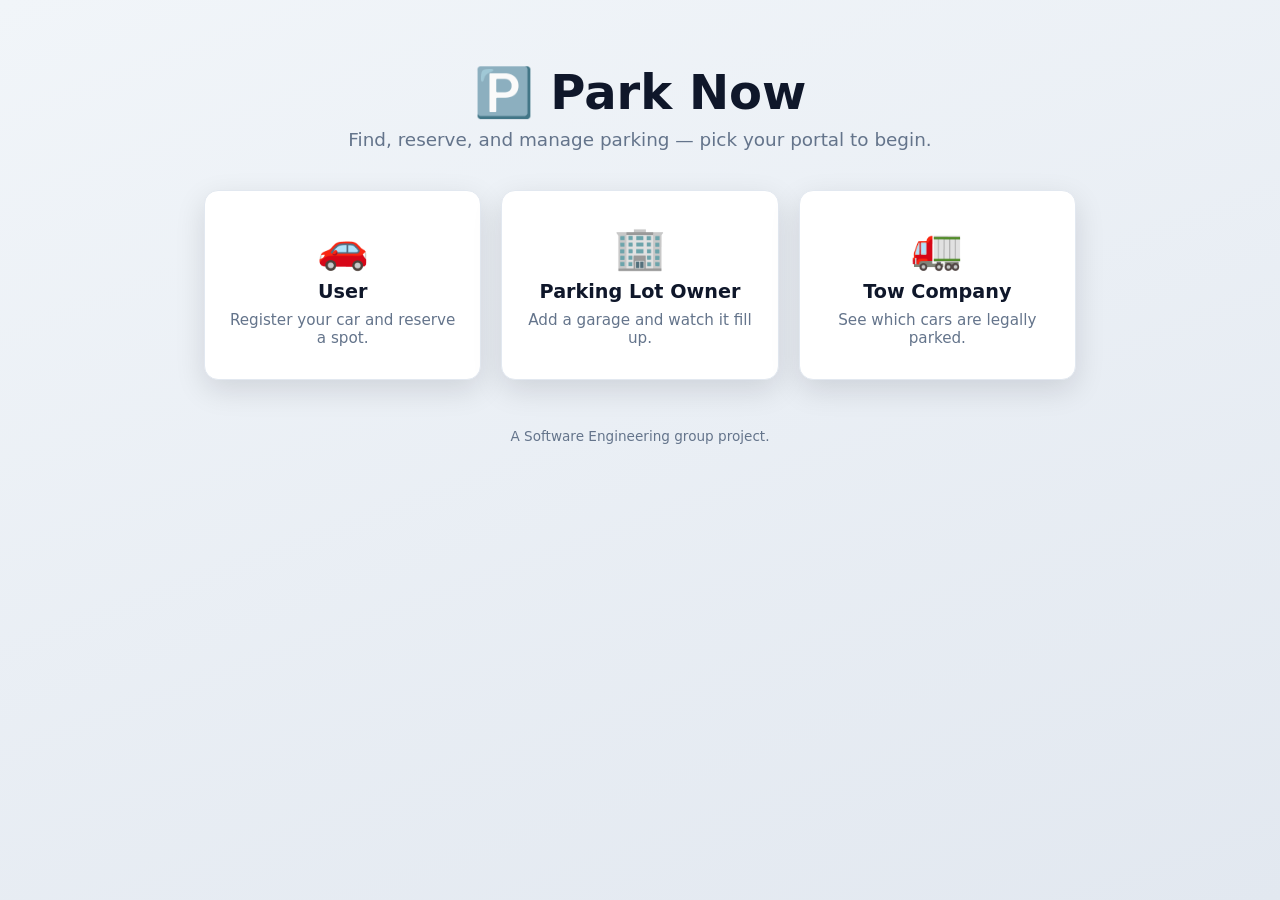
==== index.html @ 5f6b9022 "Add Park Now parking app base (User/Owner/Tow portals + Supabase) Replaces the placeholder repo with" ====
<!doctype html>
<html lang="en">

<head>
  <meta charset="utf-8" />
  <meta name="viewport" content="width=device-width, initial-scale=1" />
  <title>Park Now — Smart Parking</title>
  <link rel="stylesheet" href="css/styles.css" />
</head>

<body>
  <main class="container hero">
    <h1 class="logo">🅿️ Park Now</h1>
    <p class="tagline">Find, reserve, and manage parking — pick your portal to begin.</p>

    <div class="portal-grid">
      <a class="portal-card" href="user.html">
        <span class="portal-icon">🚗</span>
        <span class="portal-title">User</span>
        <span class="portal-desc">Register your car and reserve a spot.</span>
      </a>

      <a class="portal-card" href="owner.html">
        <span class="portal-icon">🏢</span>
        <span class="portal-title">Parking Lot Owner</span>
        <span class="portal-desc">Add a garage and watch it fill up.</span>
      </a>

      <a class="portal-card" href="tow.html">
        <span class="portal-icon">🚛</span>
        <span class="portal-title">Tow Company</span>
        <span class="portal-desc">See which cars are legally parked.</span>
      </a>
    </div>

    <p class="footnote">A Software Engineering group project.</p>
  </main>
</body>

</html>
---- css/styles.css ----
/* =====================================================================
   Park Now — shared styles. Plain CSS, no build step.
   ===================================================================== */

:root {
  --bg: #0f172a;
  --bg-soft: #1e293b;
  --card: #ffffff;
  --ink: #0f172a;
  --muted: #64748b;
  --line: #e2e8f0;
  --brand: #2563eb;
  --brand-dark: #1d4ed8;
  --ok: #16a34a;
  --ok-bg: #dcfce7;
  --err: #dc2626;
  --err-bg: #fee2e2;
  --full: #b45309;
  --full-bg: #fef3c7;
  --radius: 14px;
  --shadow: 0 10px 30px rgba(2, 6, 23, 0.12);
}

* { box-sizing: border-box; }

body {
  margin: 0;
  font-family: system-ui, -apple-system, "Segoe UI", Roboto, sans-serif;
  color: var(--ink);
  background: linear-gradient(160deg, #f1f5f9 0%, #e2e8f0 100%);
  min-height: 100vh;
}

.container { max-width: 920px; margin: 0 auto; padding: 24px; }
.hidden { display: none !important; }
.muted { color: var(--muted); }
.mono { font-family: ui-monospace, "Cascadia Code", Menlo, Consolas, monospace; }
.grow { flex: 1; }

/* ---------- Landing page ---------- */
.hero { text-align: center; padding-top: 64px; }
.logo { font-size: 3rem; margin: 0; }
.tagline { color: var(--muted); font-size: 1.15rem; margin: 8px 0 40px; }

.portal-grid {
  display: grid;
  grid-template-columns: repeat(auto-fit, minmax(230px, 1fr));
  gap: 20px;
}
.portal-card {
  display: flex;
  flex-direction: column;
  align-items: center;
  gap: 8px;
  padding: 32px 20px;
  background: var(--card);
  border: 1px solid var(--line);
  border-radius: var(--radius);
  box-shadow: var(--shadow);
  text-decoration: none;
  color: var(--ink);
  transition: transform 0.12s ease, box-shadow 0.12s ease;
}
.portal-card:hover { transform: translateY(-4px); box-shadow: 0 16px 40px rgba(2, 6, 23, 0.18); }
.portal-icon { font-size: 2.6rem; }
.portal-title { font-weight: 700; font-size: 1.2rem; }
.portal-desc { color: var(--muted); text-align: center; font-size: 0.95rem; }
.footnote { margin-top: 48px; color: var(--muted); font-size: 0.85rem; }

/* ---------- Top bar (portal pages) ---------- */
.topbar {
  display: flex;
  align-items: center;
  justify-content: space-between;
  padding: 14px 24px;
  background: var(--bg);
  color: #fff;
}
.brand { color: #fff; text-decoration: none; font-weight: 700; font-size: 1.1rem; }
.whoami { display: flex; align-items: center; gap: 12px; font-size: 0.9rem; }
.btn-link {
  background: none; border: 1px solid rgba(255, 255, 255, 0.4);
  color: #fff; padding: 4px 10px; border-radius: 8px; cursor: pointer;
}
.btn-link:hover { background: rgba(255, 255, 255, 0.12); }

/* ---------- Cards & layout ---------- */
.card {
  background: var(--card);
  border: 1px solid var(--line);
  border-radius: var(--radius);
  box-shadow: var(--shadow);
  padding: 22px;
  margin-bottom: 22px;
}
.card h2 { margin-top: 0; }
.hint { color: var(--muted); margin-top: -6px; }

.row { display: flex; flex-wrap: wrap; gap: 10px; align-items: flex-end; }
.row > label { display: flex; flex-direction: column; gap: 4px; font-size: 0.85rem; color: var(--muted); }

/* ---------- Forms ---------- */
input, select {
  font: inherit;
  padding: 10px 12px;
  border: 1px solid var(--line);
  border-radius: 10px;
  background: #fff;
  color: var(--ink);
  min-width: 0;
}
input:focus, select:focus { outline: 2px solid var(--brand); border-color: var(--brand); }

.btn {
  font: inherit;
  font-weight: 600;
  padding: 10px 16px;
  border: none;
  border-radius: 10px;
  background: var(--brand);
  color: #fff;
  cursor: pointer;
  transition: background 0.12s ease;
}
.btn:hover { background: var(--brand-dark); }
.btn:disabled { opacity: 0.5; cursor: not-allowed; }
.btn-ghost { background: #eef2ff; color: var(--brand-dark); }
.btn-ghost:hover { background: #e0e7ff; }

/* ---------- Lists ---------- */
ul.list { list-style: none; padding: 0; margin: 12px 0 0; }
.list-row {
  display: flex;
  align-items: center;
  gap: 12px;
  padding: 12px 4px;
  border-bottom: 1px solid var(--line);
}
.list-row:last-child { border-bottom: none; }

.badge {
  font-size: 0.85rem;
  font-weight: 600;
  padding: 4px 10px;
  border-radius: 999px;
  background: var(--ok-bg);
  color: var(--ok);
  white-space: nowrap;
}
.badge-full { background: var(--full-bg); color: var(--full); }

/* ---------- Messages ---------- */
.msg { margin: 12px 0 0; font-weight: 600; min-height: 1.2em; }
.msg.success { color: var(--ok); }
.msg.error, .error { color: var(--err); }

/* ---------- Table (tow portal) ---------- */
table { width: 100%; border-collapse: collapse; margin-top: 12px; }
th, td { text-align: left; padding: 10px 8px; border-bottom: 1px solid var(--line); }
th { color: var(--muted); font-size: 0.8rem; text-transform: uppercase; letter-spacing: 0.04em; }

.grid-2 { display: grid; grid-template-columns: repeat(auto-fit, minmax(140px, 1fr)); gap: 10px; }
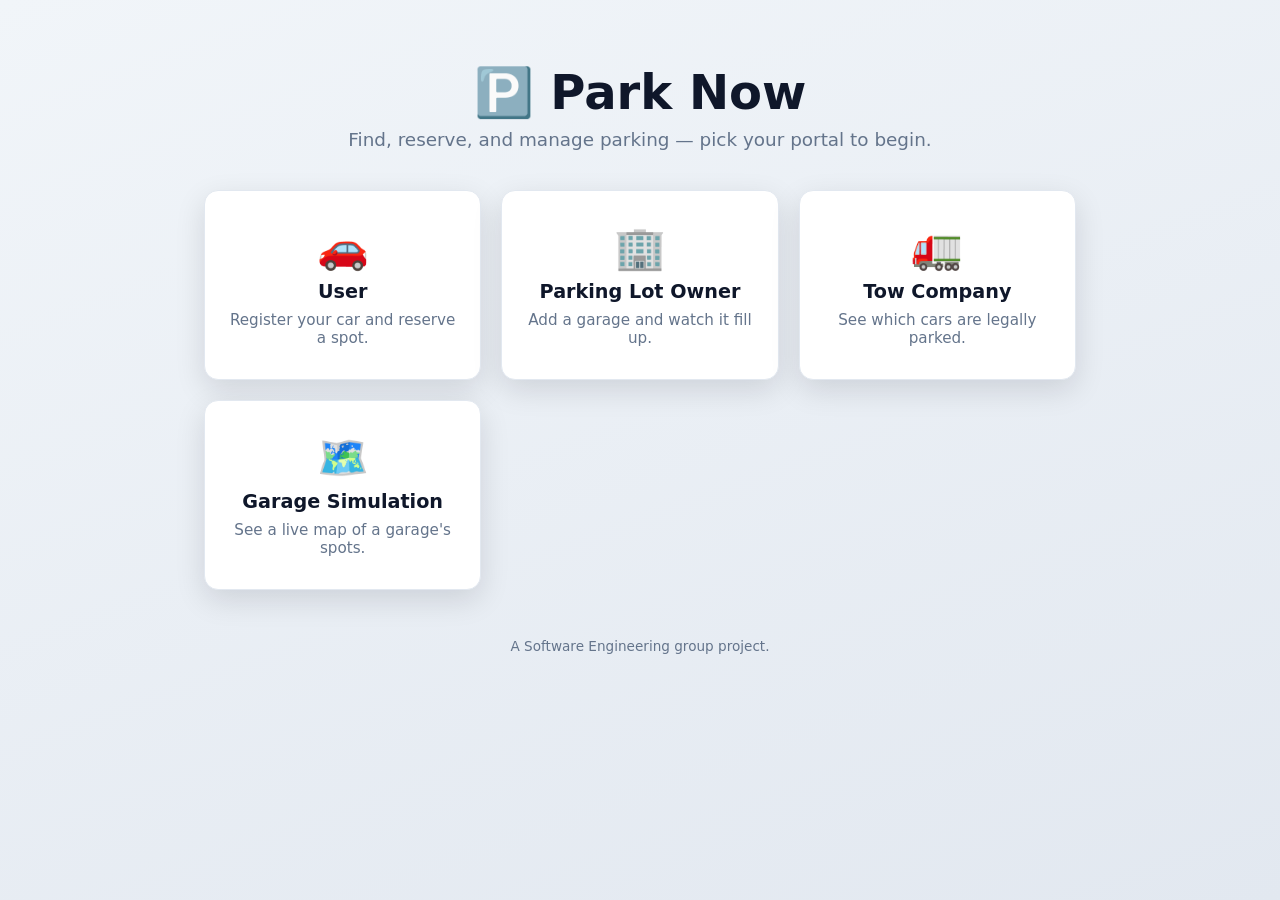
==== commit 90a058ac: "Add login username/password UI; bundle in-progress garage simulation work Login screens (user/owner/" ====
--- a/index.html
+++ b/index.html
@@ -31,6 +31,12 @@
         <span class="portal-title">Tow Company</span>
         <span class="portal-desc">See which cars are legally parked.</span>
       </a>
+
+      <a class="portal-card" href="simulation.html">
+        <span class="portal-icon">🗺️</span>
+        <span class="portal-title">Garage Simulation</span>
+        <span class="portal-desc">See a live map of a garage's spots.</span>
+      </a>
     </div>
 
     <p class="footnote">A Software Engineering group project.</p>
--- a/css/styles.css
+++ b/css/styles.css
@@ -160,3 +160,82 @@
 th { color: var(--muted); font-size: 0.8rem; text-transform: uppercase; letter-spacing: 0.04em; }
 
 .grid-2 { display: grid; grid-template-columns: repeat(auto-fit, minmax(140px, 1fr)); gap: 10px; }
+
+/* ---------- Garage simulation (spot map) ---------- */
+.row label.check { flex-direction: row; align-items: center; gap: 6px; color: var(--ink); }
+
+.lot-summary { font-weight: 600; margin: 16px 0 8px; }
+
+.legend { display: flex; flex-wrap: wrap; gap: 16px; font-size: 0.85rem; color: var(--muted); }
+.legend-item { display: flex; align-items: center; gap: 6px; }
+.legend-swatch { width: 14px; height: 14px; border-radius: 4px; border: 1px solid var(--line); }
+.legend-swatch.available { background: var(--ok-bg); }
+.legend-swatch.occupied { background: var(--full-bg); }
+
+.lot-grid {
+  display: grid;
+  grid-template-columns: repeat(auto-fill, minmax(72px, 1fr));
+  gap: 10px;
+  margin-top: 14px;
+}
+.spot {
+  aspect-ratio: 1;
+  border: 1px solid var(--line);
+  border-radius: 10px;
+  display: flex;
+  flex-direction: column;
+  align-items: center;
+  justify-content: center;
+  gap: 2px;
+  font-weight: 600;
+  overflow: hidden;
+}
+.spot.available { background: var(--ok-bg); color: var(--ok); }
+.spot.occupied { background: var(--full-bg); color: var(--full); }
+.spot-num { font-size: 1rem; }
+.spot-plate { font-size: 0.7rem; opacity: 0.9; }
+
+/* Real-lot layout: rows of aisles, odds one side / evens the other. */
+.lot { display: flex; flex-direction: column; gap: 20px; margin-top: 14px; }
+.lot-row { display: flex; align-items: center; gap: 14px; }
+.row-label {
+  flex: 0 0 1.6em;
+  font-size: 1.4rem;
+  font-weight: 700;
+  color: var(--muted);
+  text-align: center;
+}
+.row-lanes { display: flex; flex-direction: column; gap: 6px; }
+/* One aisle = one line of spots; the .map-viewport scrolls sideways for big rows. */
+.lane { display: flex; flex-wrap: nowrap; gap: 8px; }
+.aisle { border-top: 2px dashed var(--line); margin: 2px 0; }
+.lot-row .spot { width: 64px; height: 56px; aspect-ratio: auto; flex: 0 0 auto; }
+.lot-row .spot-num { font-size: 0.9rem; }
+
+/* Divider between levels in a multi-floor garage. */
+.floor-heading {
+  font-weight: 700;
+  font-size: 1.05rem;
+  color: var(--ink);
+  margin: 6px 0 2px;
+  padding-bottom: 4px;
+  border-bottom: 2px solid var(--line);
+}
+
+/* Scrollable + zoomable viewport so even huge lots stay usable. */
+.map-viewport {
+  margin-top: 12px;
+  max-height: 70vh;            /* bound height; the lot scrolls inside */
+  overflow: auto;              /* scroll both axes */
+  border: 1px solid var(--line);
+  border-radius: var(--radius);
+  background: #f8fafc;
+  padding: 12px;
+  touch-action: pan-x pan-y;   /* smooth touch scrolling on mobile */
+}
+/* `zoom` (not transform) scales layout too, so scrollbars stay correct in/out. */
+#map-grid, #sim-grid { zoom: var(--map-zoom, 1); }
+/* Row-band layout takes its natural width; the viewport scrolls it. The flat
+   .lot-grid fallback keeps its default full-width wrapping. */
+#map-grid.lot, #sim-grid.lot { width: max-content; }
+.map-notice { color: var(--muted); font-weight: 600; padding: 8px; }
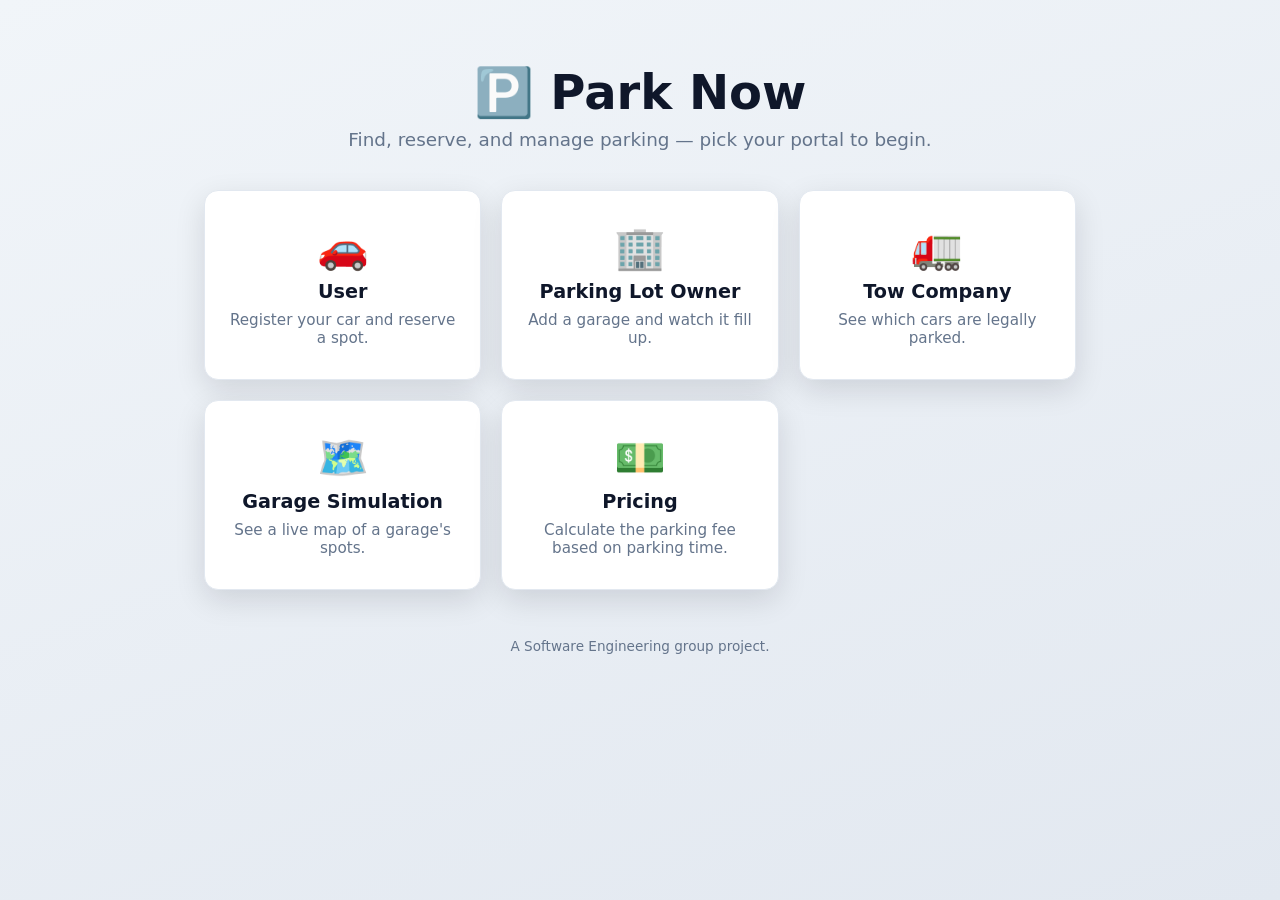
==== commit bfc10581: "This is pricing part" ====
--- a/index.html
+++ b/index.html
@@ -37,6 +37,14 @@
         <span class="portal-title">Garage Simulation</span>
         <span class="portal-desc">See a live map of a garage's spots.</span>
       </a>
+
+      <a class="portal-card" href="price.html">
+        <span class="portal-icon">💵</span>
+        <span class="portal-title">Pricing</span>
+        <span class="portal-desc">
+          Calculate the parking fee based on parking time.
+        </span>
+      </a>
     </div>
 
     <p class="footnote">A Software Engineering group project.</p>
--- a/css/styles.css
+++ b/css/styles.css
@@ -138,6 +138,15 @@
 }
 .list-row:last-child { border-bottom: none; }
 
+/* A garage row on the user portal: click it to price the booking banner for that
+   garage (rates are per-garage, so a single figure up top would otherwise be a guess). */
+.garage-row { cursor: pointer; border-left: 3px solid transparent; padding-left: 8px; }
+.garage-row:hover { background: #f8fafc; }
+.garage-row.is-selected {
+  border-left-color: var(--brand);
+  background: #eff6ff;
+}
+
 .badge {
   font-size: 0.85rem;
   font-weight: 600;
@@ -222,20 +231,91 @@
   border-bottom: 2px solid var(--line);
 }
 
-/* Scrollable + zoomable viewport so even huge lots stay usable. */
+/* ---------- Canvas garage map ---------- */
+/* Fixed-height camera window; pan/zoom happen on the canvas, not via scrolling. */
 .map-viewport {
   margin-top: 12px;
-  max-height: 70vh;            /* bound height; the lot scrolls inside */
-  overflow: auto;              /* scroll both axes */
+  height: 70vh;
+  overflow: hidden;
+  position: relative;
   border: 1px solid var(--line);
   border-radius: var(--radius);
-  background: #f8fafc;
-  padding: 12px;
-  touch-action: pan-x pan-y;   /* smooth touch scrolling on mobile */
-}
-/* `zoom` (not transform) scales layout too, so scrollbars stay correct in/out. */
-#map-grid, #sim-grid { zoom: var(--map-zoom, 1); }
-/* Row-band layout takes its natural width; the viewport scrolls it. The flat
-   .lot-grid fallback keeps its default full-width wrapping. */
-#map-grid.lot, #sim-grid.lot { width: max-content; }
+  background: #141414;
+  touch-action: none;          /* the canvas handles pan/zoom itself */
+}
+.map-stage { display: flex; height: 100%; }
+.map-canvas { display: block; cursor: grab; }
+.map-canvas.grabbing { cursor: grabbing; }
+
+/* Floor rail: a scrollable column of clickable floor "slabs" (the elevator). */
+.floor-rail {
+  flex: 0 0 auto;
+  width: 168px;
+  overflow-y: auto;
+  padding: 8px;
+  background: #0b0b0b;
+  border-right: 1px solid #333;
+  display: flex;
+  flex-direction: column;
+  gap: 10px;
+}
+.floor-slab {
+  border: 2px solid transparent;
+  border-bottom: 5px solid #555;   /* grey slab edge = 3D thickness */
+  border-radius: 6px;
+  background: #141414;
+  padding: 4px;
+  cursor: pointer;
+  display: flex;
+  flex-direction: column;
+  align-items: center;
+  gap: 3px;
+}
+.floor-slab:hover { border-color: #666; }
+.floor-slab.active { border-color: var(--line); border-bottom-color: var(--line); }
+.floor-thumb { display: block; width: 100%; height: auto; image-rendering: pixelated; }
+.floor-cap { color: #ffde3a; font-weight: 700; font-size: 0.8rem; }
+
+/* Hover tooltip — a DOM overlay so text stays crisp over the canvas. */
+.map-tooltip {
+  position: absolute;
+  pointer-events: none;
+  z-index: 5;
+  max-width: 260px;
+  background: #0f172a;
+  color: #fff;
+  padding: 6px 8px;
+  border-radius: 8px;
+  font-size: 0.8rem;
+  box-shadow: var(--shadow);
+}
+
+/* Screen-reader-only occupied-spot list (a canvas is opaque to assistive tech). */
+.sr-only {
+  position: absolute; width: 1px; height: 1px; padding: 0; margin: -1px;
+  overflow: hidden; clip: rect(0 0 0 0); white-space: nowrap; border: 0;
+}
+
 .map-notice { color: var(--muted); font-weight: 600; padding: 8px; }
+
+/* Phones: a 168px side rail leaves the map too narrow. Flip the rail to a
+   horizontal filmstrip below the canvas so the map gets the full width.
+   js/garageMap.js resize() detects the column layout and sizes the canvas to
+   the remaining height. */
+@media (max-width: 640px) {
+  .map-viewport { height: 72vh; }
+  .map-stage { flex-direction: column-reverse; }   /* canvas on top, rail below */
+  .map-canvas { flex: 0 0 auto; }
+  .floor-rail {
+    width: auto;
+    flex-direction: row;
+    overflow-x: auto;
+    overflow-y: hidden;
+    border-right: none;
+    border-top: 1px solid #333;
+    padding: 6px;
+    gap: 8px;
+    touch-action: pan-x;          /* swipe through floors without hijacking the map */
+  }
+  .floor-slab { flex: 0 0 auto; width: 88px; }   /* compact, fixed-width slabs */
+}
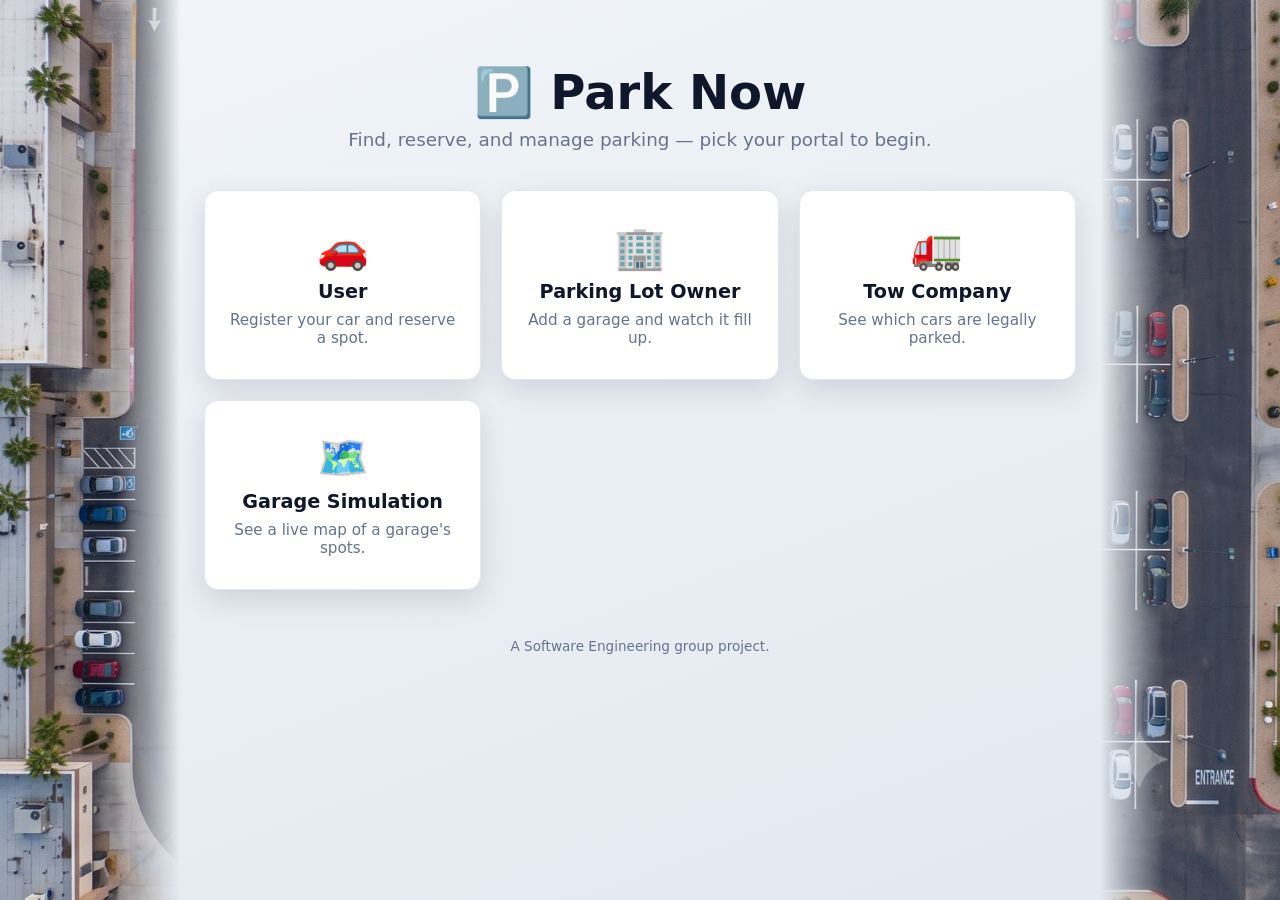
==== commit defdafa4: "Remove redundant standalone price.html and dead basicpricing.js Per-garage pricing already lives in " ====
--- a/index.html
+++ b/index.html
@@ -37,14 +37,6 @@
         <span class="portal-title">Garage Simulation</span>
         <span class="portal-desc">See a live map of a garage's spots.</span>
       </a>
-
-      <a class="portal-card" href="price.html">
-        <span class="portal-icon">💵</span>
-        <span class="portal-title">Pricing</span>
-        <span class="portal-desc">
-          Calculate the parking fee based on parking time.
-        </span>
-      </a>
     </div>
 
     <p class="footnote">A Software Engineering group project.</p>
--- a/css/styles.css
+++ b/css/styles.css
@@ -19,6 +19,7 @@
   --full-bg: #fef3c7;
   --radius: 14px;
   --shadow: 0 10px 30px rgba(2, 6, 23, 0.12);
+  --content-width: 920px;
 }
 
 * { box-sizing: border-box; }
@@ -31,7 +32,7 @@
   min-height: 100vh;
 }
 
-.container { max-width: 920px; margin: 0 auto; padding: 24px; }
+.container { max-width: var(--content-width); margin: 0 auto; padding: 24px; }
 .hidden { display: none !important; }
 .muted { color: var(--muted); }
 .mono { font-family: ui-monospace, "Cascadia Code", Menlo, Consolas, monospace; }
@@ -100,7 +101,7 @@
 .row > label { display: flex; flex-direction: column; gap: 4px; font-size: 0.85rem; color: var(--muted); }
 
 /* ---------- Forms ---------- */
-input, select {
+input, select, textarea {
   font: inherit;
   padding: 10px 12px;
   border: 1px solid var(--line);
@@ -109,7 +110,8 @@
   color: var(--ink);
   min-width: 0;
 }
-input:focus, select:focus { outline: 2px solid var(--brand); border-color: var(--brand); }
+textarea { resize: vertical; }
+input:focus, select:focus, textarea:focus { outline: 2px solid var(--brand); border-color: var(--brand); }
 
 .btn {
   font: inherit;
@@ -319,3 +321,43 @@
   }
   .floor-slab { flex: 0 0 auto; width: 88px; }   /* compact, fixed-width slabs */
 }
+
+/* =====================================================================
+   Desktop side decoration — an aerial parking-lot photo (parking_lot.jpg)
+   filling the empty left/right margins. The width is fluid (calc off the
+   real margin), so the panels shrink as the window narrows; the inner edge
+   is masked to a soft fade, which also makes thin slivers vanish on their
+   own. Hidden outright on phones — this only fills desktop edge space and
+   never affects layout.
+   ===================================================================== */
+body::before,
+body::after {
+  content: "";
+  position: fixed;
+  top: 0;
+  bottom: 0;
+  width: calc((100vw - var(--content-width)) / 2);  /* one empty margin */
+  z-index: -1;                 /* behind header + content, above body gradient */
+  pointer-events: none;
+  /* Aerial parking-lot photo, scaled to cover each side panel. */
+  background: url("../parking_lot.jpg") center center / cover no-repeat;
+}
+/* Each panel sits at its viewport edge; the inner edge fades into the page. */
+body::before {
+  left: 0;
+  background-position: left center;   /* show the left slice of the photo */
+  -webkit-mask-image: linear-gradient(to left, transparent 0, #000 64px);
+          mask-image: linear-gradient(to left, transparent 0, #000 64px);
+}
+body::after {
+  right: 0;
+  background-position: right center;   /* show the right slice of the photo */
+  -webkit-mask-image: linear-gradient(to right, transparent 0, #000 64px);
+          mask-image: linear-gradient(to right, transparent 0, #000 64px);
+}
+
+/* Phones: no room for edge decoration — remove it entirely. */
+@media (max-width: 768px) {
+  body::before,
+  body::after { display: none; }
+}
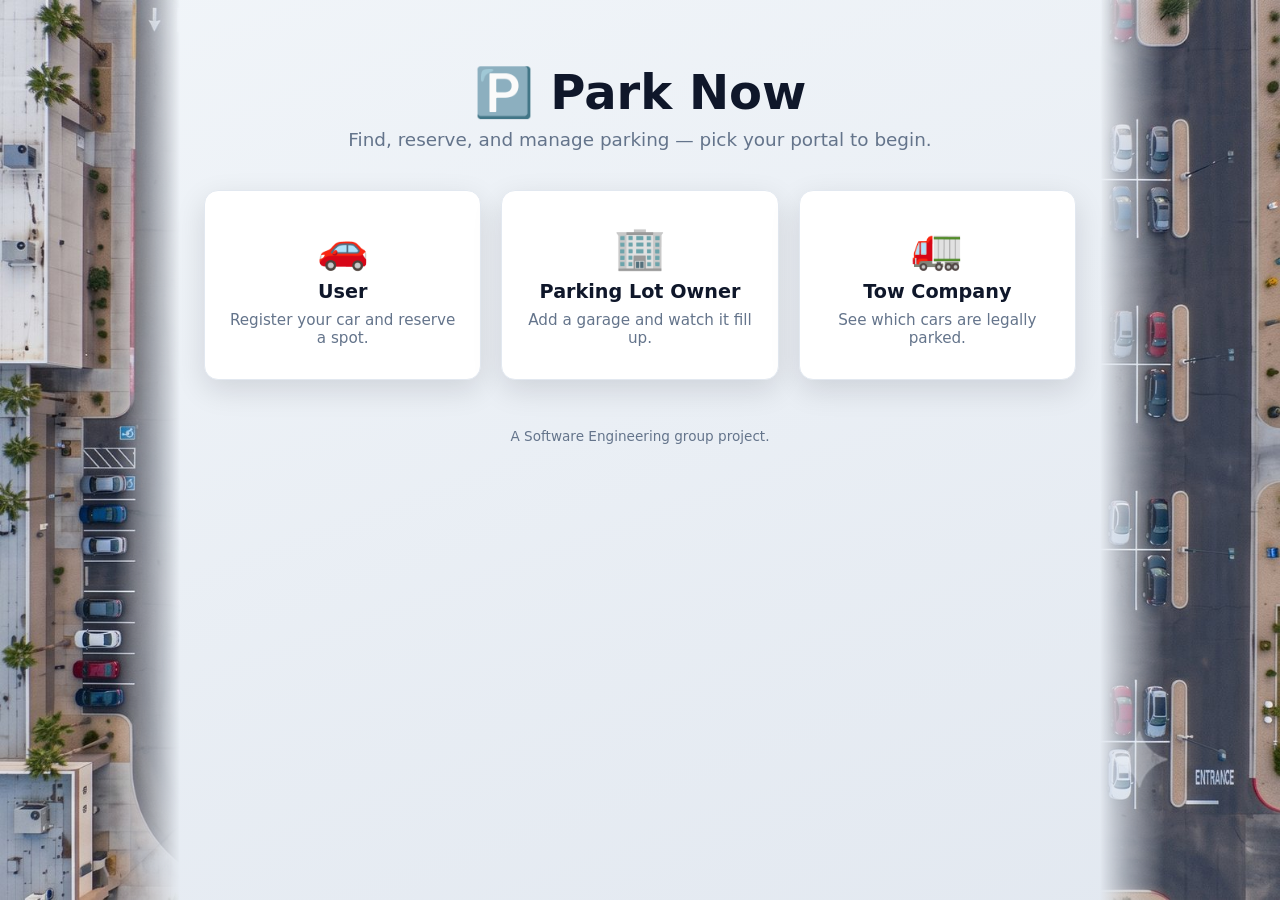
==== commit 9f6b4d40: "Hide Garage Simulation from the home page; reach it from the dev console Remove the public "Garage S" ====
--- a/index.html
+++ b/index.html
@@ -31,12 +31,6 @@
         <span class="portal-title">Tow Company</span>
         <span class="portal-desc">See which cars are legally parked.</span>
       </a>
-
-      <a class="portal-card" href="simulation.html">
-        <span class="portal-icon">🗺️</span>
-        <span class="portal-title">Garage Simulation</span>
-        <span class="portal-desc">See a live map of a garage's spots.</span>
-      </a>
     </div>
 
     <p class="footnote">A Software Engineering group project.</p>
